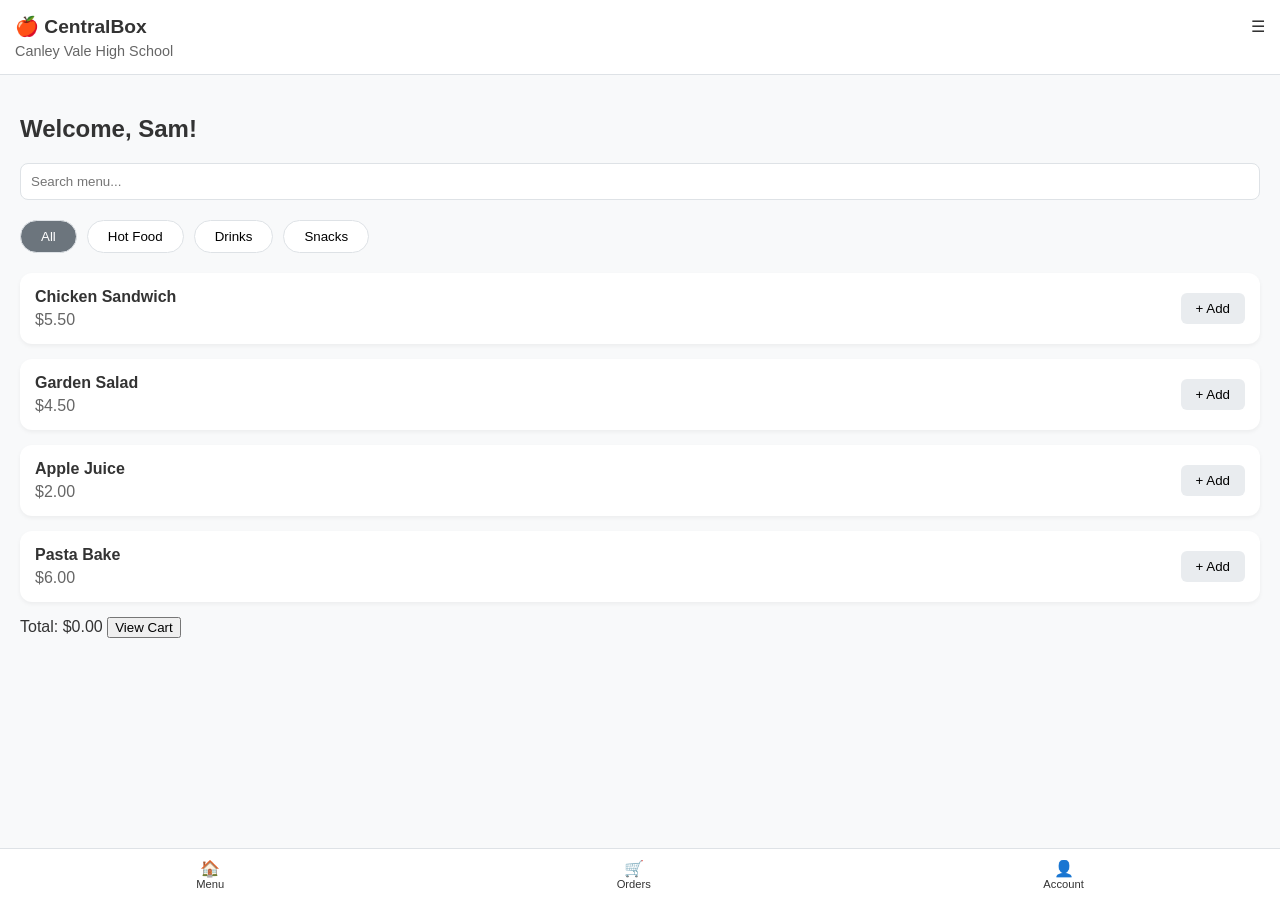
==== index.html @ 0f45c9e6 "Update index.html" ====
<!DOCTYPE html>
<html lang="en">
<head>
    <meta charset="UTF-8">
    <meta name="viewport" content="width=device-width, initial-scale=1.0">
    <title>CentralBox - School Canteen</title>
    <link rel="stylesheet" href="style.css">
</head>
<body>

    <header>
        <div class="header-top">
            <div class="logo">🍎 <span>CentralBox</span></div>
            <div class="menu-icon">☰</div>
        </div>
        <div class="school-name">Canley Vale High School</div>
    </header>

    <main id="app-container">
        <section id="menu-screen" class="screen active">
            <div class="welcome-section">
                <h1>Welcome, Sam!</h1>
                <div class="search-bar">
                    <input type="text" placeholder="Search menu...">
                </div>
            </div>

            <div class="categories">
                <button class="cat-btn active">All</button>
                <button class="cat-btn">Hot Food</button>
                <button class="cat-btn">Drinks</button>
                <button class="cat-btn">Snacks</button>
            </div>

            <div id="food-list" class="food-list">
                </div>

            <div class="cart-preview">
                <span>Total: $<span id="cart-total-preview">0.00</span></span>
                <button onclick="navigateTo('checkout-screen')">View Cart</button>
            </div>
        </section>

        <section id="checkout-screen" class="screen">
            <h2 class="section-title">Checkout</h2>
            
            <div class="form-group">
                <label>Pickup Time</label>
                <select id="pickup-time">
                    <option>10:30 AM (Recess)</option>
                    <option>12:30 PM (Lunch)</option>
                </select>
            </div>

            <div class="selected-items-box">
                <h3>Selected Items</h3>
                <div id="checkout-items-list"></div>
            </div>

            <div class="form-group">
                <label>Allergies / Notes</label>
                <textarea id="allergy-notes" placeholder="e.g. No nuts, extra napkins"></textarea>
            </div>

            <div class="payment-box">
                <div class="total-row">
                    <span>Total:</span>
                    <span>$<span id="checkout-total">0.00</span></span>
                </div>
                <p class="parent-note">⚠️ Requires Parent Approval</p>
                <button class="pay-btn" onclick="processPayment()">Pay Now</button>
            </div>
        </section>

        <section id="orders-screen" class="screen">
            <div class="tab-system">
                <button class="tab-btn active">Upcoming</button>
                <button class="tab-btn">Past Orders</button>
            </div>

            <div id="upcoming-orders">
                <p class="empty-msg">No active orders.</p>
            </div>

            <h3 class="history-title">Order History</h3>
            <div class="history-list">
                <div class="history-card">
                    <div class="history-date">May 15, 2026</div>
                    <div class="history-details">1x Chicken Wrap, 1x Apple Juice</div>
                    <div class="history-price">$8.50</div>
                </div>
            </div>
        </section>
    </main>

    <nav class="bottom-nav">
        <div class="nav-item" onclick="navigateTo('menu-screen')">
            <span>🏠</span>
            <p>Menu</p>
        </div>
        <div class="nav-item" onclick="navigateTo('checkout-screen')">
            <span>🛒</span>
            <p>Orders</p>
        </div>
        <div class="nav-item" onclick="navigateTo('orders-screen')">
            <span>👤</span>
            <p>Account</p>
        </div>
    </nav>

    <script src="script.js"></script>
</body>
</html>
---- style.css ----
:root {
    --primary: #6c757d;
    --bg-light: #f8f9fa;
    --border: #dee2e6;
    --text: #333;
}

body {
    font-family: 'Segoe UI', Tahoma, Geneva, Verdana, sans-serif;
    margin: 0;
    padding: 0;
    background-color: var(--bg-light);
    color: var(--text);
    padding-bottom: 70px; /* Space for nav */
}

/* Header */
header {
    background: white;
    padding: 15px;
    border-bottom: 1px solid var(--border);
    position: sticky;
    top: 0;
    z-index: 100;
}

.header-top {
    display: flex;
    justify-content: space-between;
    align-items: center;
}

.logo { font-weight: bold; font-size: 1.2rem; }
.school-name { font-size: 0.9rem; color: #666; margin-top: 5px; }

/* Screens */
.screen {
    display: none;
    padding: 20px;
}

.screen.active {
    display: block;
}

/* Menu Elements */
.welcome-section h1 { font-size: 1.5rem; }
.search-bar input {
    width: 100%;
    padding: 10px;
    border: 1px solid var(--border);
    border-radius: 8px;
    box-sizing: border-box;
}

.categories {
    display: flex;
    gap: 10px;
    margin: 20px 0;
    overflow-x: auto;
}

.cat-btn {
    padding: 8px 20px;
    border-radius: 20px;
    border: 1px solid var(--border);
    background: white;
    white-space: nowrap;
}

.cat-btn.active {
    background: var(--primary);
    color: white;
}

/* Food Cards */
.food-card {
    background: white;
    padding: 15px;
    border-radius: 12px;
    margin-bottom: 15px;
    display: flex;
    justify-content: space-between;
    align-items: center;
    box-shadow: 0 2px 4px rgba(0,0,0,0.05);
}

.food-info h4 { margin: 0; }
.food-info p { margin: 5px 0 0; color: #666; }

.add-btn {
    background: #e9ecef;
    border: none;
    padding: 8px 15px;
    border-radius: 6px;
    cursor: pointer;
}

/* Checkout */
.selected-items-box {
    background: white;
    padding: 15px;
    border-radius: 8px;
    margin: 15px 0;
}

.form-group { margin-bottom: 15px; }
.form-group label { display: block; margin-bottom: 5px; font-weight: bold; }
select, textarea {
    width: 100%;
    padding: 10px;
    border: 1px solid var(--border);
    border-radius: 5px;
}

.pay-btn {
    width: 100%;
    padding: 15px;
    background: var(--primary);
    color: white;
    border: none;
    border-radius: 8px;
    font-size: 1rem;
    cursor: pointer;
}

/* Navigation */
.bottom-nav {
    position: fixed;
    bottom: 0;
    width: 100%;
    background: white;
    display: flex;
    justify-content: space-around;
    padding: 10px 0;
    border-top: 1px solid var(--border);
}

.nav-item { text-align: center; cursor: pointer; }
.nav-item p { margin: 0; font-size: 0.7rem; }

/* History */
.history-card {
    background: white;
    padding: 15px;
    border-radius: 8px;
    margin-top: 10px;
    border-left: 4px solid var(--primary);
}
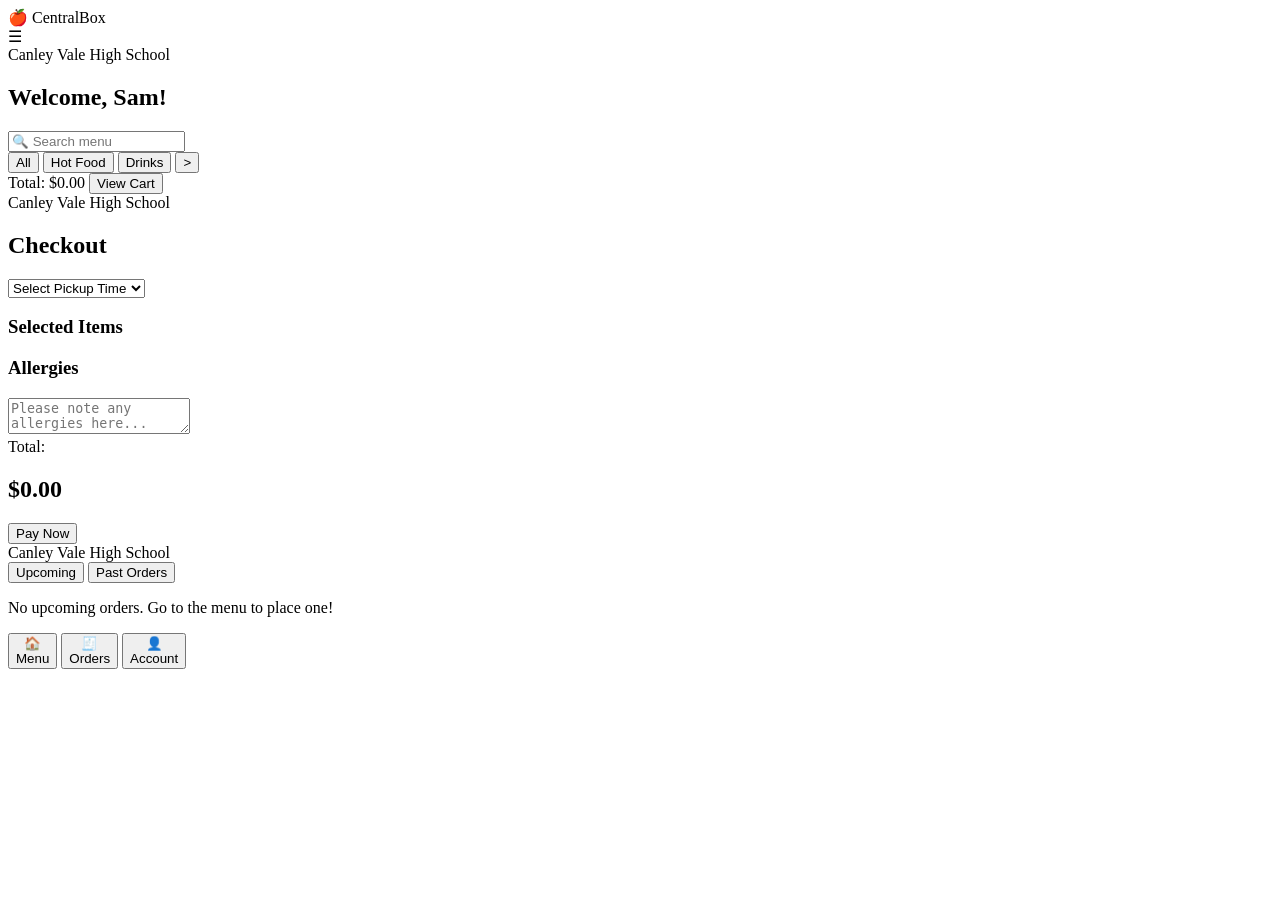
==== commit da822632: "Refactor index.html structure and styles" ====
--- a/index.html
+++ b/index.html
@@ -3,110 +3,94 @@
 <head>
     <meta charset="UTF-8">
     <meta name="viewport" content="width=device-width, initial-scale=1.0">
-    <title>CentralBox - School Canteen</title>
-    <link rel="stylesheet" href="style.css">
+    <title>CentralBox</title>
+    <link rel="stylesheet" href="styles.css">
 </head>
 <body>
+    <div id="app-container">
+        
+        <header>
+            <div class="logo">🍎 CentralBox</div>
+            <div class="menu-icon">☰</div>
+        </header>
 
-    <header>
-        <div class="header-top">
-            <div class="logo">🍎 <span>CentralBox</span></div>
-            <div class="menu-icon">☰</div>
-        </div>
-        <div class="school-name">Canley Vale High School</div>
-    </header>
-
-    <main id="app-container">
-        <section id="menu-screen" class="screen active">
-            <div class="welcome-section">
-                <h1>Welcome, Sam!</h1>
+        <main>
+            <section id="view-menu" class="view active">
+                <div class="school-name">Canley Vale High School</div>
+                <h2>Welcome, Sam!</h2>
+                
                 <div class="search-bar">
-                    <input type="text" placeholder="Search menu...">
+                    <input type="text" placeholder="🔍 Search menu">
                 </div>
-            </div>
-
-            <div class="categories">
-                <button class="cat-btn active">All</button>
-                <button class="cat-btn">Hot Food</button>
-                <button class="cat-btn">Drinks</button>
-                <button class="cat-btn">Snacks</button>
-            </div>
-
-            <div id="food-list" class="food-list">
+                
+                <div class="categories">
+                    <button class="active">All</button>
+                    <button>Hot Food</button>
+                    <button>Drinks</button>
+                    <button>></button>
                 </div>
 
-            <div class="cart-preview">
-                <span>Total: $<span id="cart-total-preview">0.00</span></span>
-                <button onclick="navigateTo('checkout-screen')">View Cart</button>
-            </div>
-        </section>
+                <div id="menu-items" class="item-list">
+                    </div>
 
-        <section id="checkout-screen" class="screen">
-            <h2 class="section-title">Checkout</h2>
-            
-            <div class="form-group">
-                <label>Pickup Time</label>
-                <select id="pickup-time">
-                    <option>10:30 AM (Recess)</option>
-                    <option>12:30 PM (Lunch)</option>
+                <div class="cart-summary">
+                    <span>Total: $<span id="cart-total-menu">0.00</span></span>
+                    <button onclick="goToCheckout()" class="btn-primary">View Cart</button>
+                </div>
+            </section>
+
+            <section id="view-checkout" class="view">
+                <div class="school-name">Canley Vale High School</div>
+                <h2>Checkout</h2>
+                
+                <select id="pickup-time" class="dropdown">
+                    <option>Select Pickup Time</option>
+                    <option>Recess (10:30 AM)</option>
+                    <option>Lunch (12:30 PM)</option>
                 </select>
-            </div>
 
-            <div class="selected-items-box">
                 <h3>Selected Items</h3>
-                <div id="checkout-items-list"></div>
-            </div>
+                <div id="checkout-items" class="item-list">
+                    </div>
 
-            <div class="form-group">
-                <label>Allergies / Notes</label>
-                <textarea id="allergy-notes" placeholder="e.g. No nuts, extra napkins"></textarea>
-            </div>
+                <h3>Allergies</h3>
+                <textarea placeholder="Please note any allergies here..."></textarea>
 
-            <div class="payment-box">
-                <div class="total-row">
-                    <span>Total:</span>
-                    <span>$<span id="checkout-total">0.00</span></span>
+                <div class="checkout-footer">
+                    <div class="total-row">
+                        <span>Total:</span>
+                        <h2>$<span id="cart-total-checkout">0.00</span></h2>
+                    </div>
+                    <button class="btn-primary full-width" onclick="payNow()">Pay Now</button>
                 </div>
-                <p class="parent-note">⚠️ Requires Parent Approval</p>
-                <button class="pay-btn" onclick="processPayment()">Pay Now</button>
-            </div>
-        </section>
+            </section>
 
-        <section id="orders-screen" class="screen">
-            <div class="tab-system">
-                <button class="tab-btn active">Upcoming</button>
-                <button class="tab-btn">Past Orders</button>
-            </div>
+            <section id="view-orders" class="view">
+                <div class="school-name">Canley Vale High School</div>
+                
+                <div class="order-tabs">
+                    <button class="active">Upcoming</button>
+                    <button>Past Orders</button>
+                </div>
 
-            <div id="upcoming-orders">
-                <p class="empty-msg">No active orders.</p>
-            </div>
+                <div id="upcoming-orders" class="orders-list">
+                    <p class="empty-state">No upcoming orders. Go to the menu to place one!</p>
+                </div>
+            </section>
+        </main>
 
-            <h3 class="history-title">Order History</h3>
-            <div class="history-list">
-                <div class="history-card">
-                    <div class="history-date">May 15, 2026</div>
-                    <div class="history-details">1x Chicken Wrap, 1x Apple Juice</div>
-                    <div class="history-price">$8.50</div>
-                </div>
-            </div>
-        </section>
-    </main>
-
-    <nav class="bottom-nav">
-        <div class="nav-item" onclick="navigateTo('menu-screen')">
-            <span>🏠</span>
-            <p>Menu</p>
-        </div>
-        <div class="nav-item" onclick="navigateTo('checkout-screen')">
-            <span>🛒</span>
-            <p>Orders</p>
-        </div>
-        <div class="nav-item" onclick="navigateTo('orders-screen')">
-            <span>👤</span>
-            <p>Account</p>
-        </div>
-    </nav>
+        <nav class="bottom-nav">
+            <button class="nav-btn active" onclick="switchView('view-menu', this)">
+                <div class="icon">🏠</div>Menu
+            </button>
+            <button class="nav-btn" onclick="switchView('view-orders', this)">
+                <div class="icon">🧾</div>Orders
+            </button>
+            <button class="nav-btn">
+                <div class="icon">👤</div>Account
+            </button>
+        </nav>
+    </div>
 
     <script src="script.js"></script>
 </body>
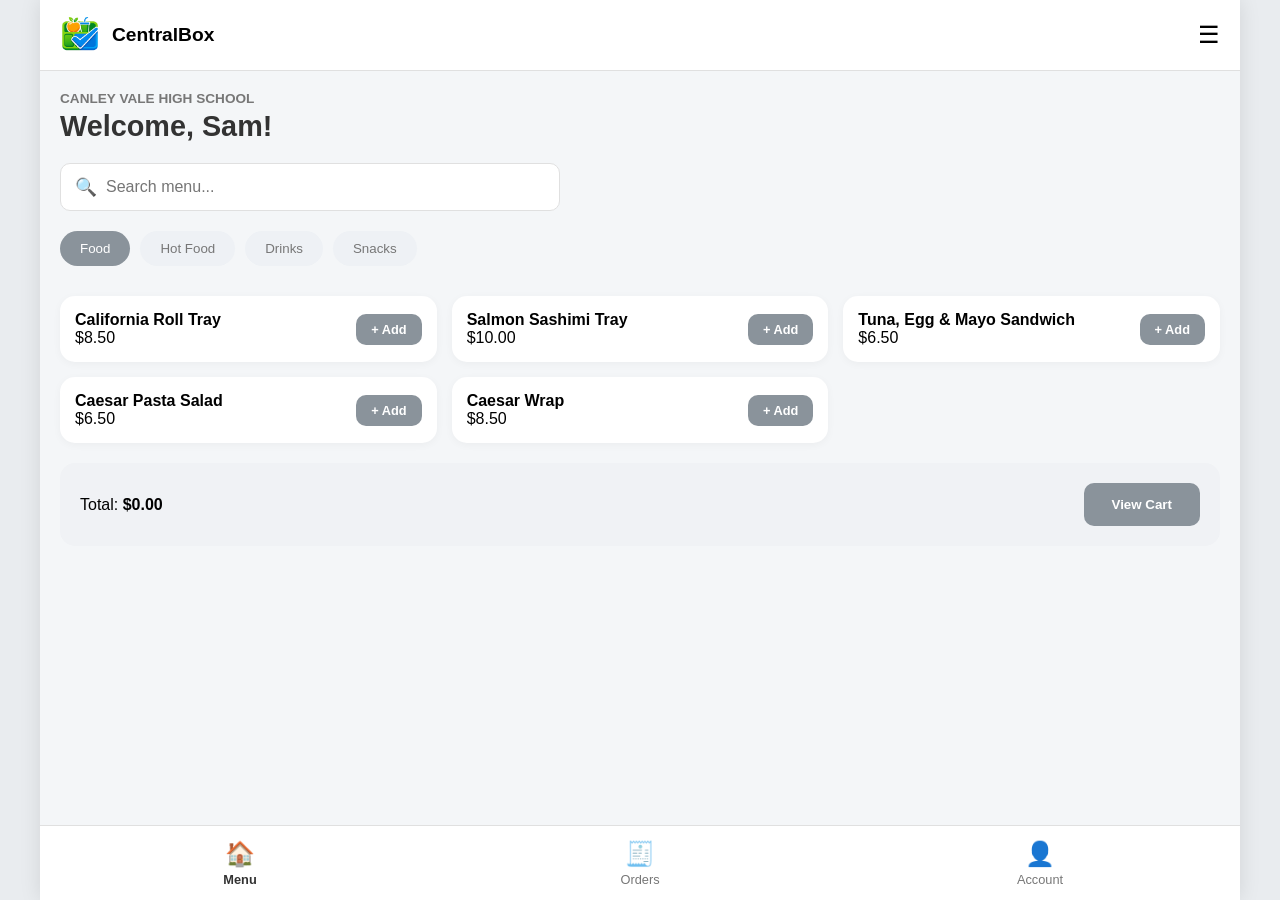
==== commit fb53f6a0: "Add files via upload" ====
--- a/index.html
+++ b/index.html
@@ -1,97 +1,349 @@
-<!DOCTYPE html>
-<html lang="en">
-<head>
-    <meta charset="UTF-8">
-    <meta name="viewport" content="width=device-width, initial-scale=1.0">
-    <title>CentralBox</title>
-    <link rel="stylesheet" href="styles.css">
-</head>
-<body>
-    <div id="app-container">
-        
-        <header>
-            <div class="logo">🍎 CentralBox</div>
-            <div class="menu-icon">☰</div>
-        </header>
-
-        <main>
-            <section id="view-menu" class="view active">
-                <div class="school-name">Canley Vale High School</div>
-                <h2>Welcome, Sam!</h2>
-                
-                <div class="search-bar">
-                    <input type="text" placeholder="🔍 Search menu">
-                </div>
-                
-                <div class="categories">
-                    <button class="active">All</button>
-                    <button>Hot Food</button>
-                    <button>Drinks</button>
-                    <button>></button>
-                </div>
-
-                <div id="menu-items" class="item-list">
-                    </div>
-
-                <div class="cart-summary">
-                    <span>Total: $<span id="cart-total-menu">0.00</span></span>
-                    <button onclick="goToCheckout()" class="btn-primary">View Cart</button>
-                </div>
-            </section>
-
-            <section id="view-checkout" class="view">
-                <div class="school-name">Canley Vale High School</div>
-                <h2>Checkout</h2>
-                
-                <select id="pickup-time" class="dropdown">
-                    <option>Select Pickup Time</option>
-                    <option>Recess (10:30 AM)</option>
-                    <option>Lunch (12:30 PM)</option>
-                </select>
-
-                <h3>Selected Items</h3>
-                <div id="checkout-items" class="item-list">
-                    </div>
-
-                <h3>Allergies</h3>
-                <textarea placeholder="Please note any allergies here..."></textarea>
-
-                <div class="checkout-footer">
-                    <div class="total-row">
-                        <span>Total:</span>
-                        <h2>$<span id="cart-total-checkout">0.00</span></h2>
-                    </div>
-                    <button class="btn-primary full-width" onclick="payNow()">Pay Now</button>
-                </div>
-            </section>
-
-            <section id="view-orders" class="view">
-                <div class="school-name">Canley Vale High School</div>
-                
-                <div class="order-tabs">
-                    <button class="active">Upcoming</button>
-                    <button>Past Orders</button>
-                </div>
-
-                <div id="upcoming-orders" class="orders-list">
-                    <p class="empty-state">No upcoming orders. Go to the menu to place one!</p>
-                </div>
-            </section>
-        </main>
-
-        <nav class="bottom-nav">
-            <button class="nav-btn active" onclick="switchView('view-menu', this)">
-                <div class="icon">🏠</div>Menu
-            </button>
-            <button class="nav-btn" onclick="switchView('view-orders', this)">
-                <div class="icon">🧾</div>Orders
-            </button>
-            <button class="nav-btn">
-                <div class="icon">👤</div>Account
-            </button>
-        </nav>
-    </div>
-
-    <script src="script.js"></script>
-</body>
-</html>
+<!DOCTYPE html>
+<html lang="en">
+<head>
+    <meta charset="UTF-8">
+    <meta name="viewport" content="width=device-width, initial-scale=1.0">
+    <title>CentralBox | Canley Vale High School</title>
+    
+    <style>
+        :root {
+            --primary: #8a939b;
+            --bg-color: #f4f6f8;
+            --card-bg: #ffffff;
+            --text-main: #333333;
+            --text-muted: #777777;
+            --border: #e0e0e0;
+            --accent: #5cb85c;
+            --danger: #d9534f;
+        }
+
+        * { box-sizing: border-box; font-family: -apple-system, sans-serif; margin: 0; padding: 0; }
+        body { background-color: #e9ecef; display: flex; justify-content: center; height: 100vh; }
+
+        #app-container {
+            width: 100%;
+            max-width: 1200px;
+            height: 100%;
+            background-color: var(--bg-color);
+            position: relative;
+            display: flex;
+            flex-direction: column;
+            overflow: hidden;
+            box-shadow: 0 0 20px rgba(0,0,0,0.1);
+        }
+
+        header {
+            display: flex;
+            justify-content: space-between;
+            align-items: center;
+            padding: 15px 20px;
+            background: var(--card-bg);
+            border-bottom: 1px solid var(--border);
+            z-index: 10;
+        }
+
+        .logo-area { display: flex; align-items: center; gap: 12px; font-weight: bold; font-size: 1.2rem; }
+        .logo-img { height: 40px; width: auto; max-width: 120px; object-fit: contain; }
+
+        main { flex: 1; overflow-y: auto; padding-bottom: 90px; }
+        .view { display: none; padding: 20px; animation: fadeIn 0.3s ease; }
+        .view.active { display: block; }
+        @keyframes fadeIn { from { opacity: 0; } to { opacity: 1; } }
+
+        .school-label { font-size: 0.85rem; color: var(--text-muted); margin-bottom: 4px; font-weight: 600; text-transform: uppercase; }
+        h2 { margin-bottom: 20px; font-size: 1.8rem; color: var(--text-main); }
+
+        .search-container { position: relative; margin-bottom: 20px; max-width: 500px; }
+        .search-container input {
+            width: 100%;
+            padding: 14px 14px 14px 45px; 
+            border: 1px solid var(--border);
+            border-radius: 10px;
+            background: var(--card-bg);
+            font-size: 1rem;
+        }
+        .search-container::before { 
+            content: "🔍"; 
+            position: absolute; 
+            left: 15px; 
+            top: 50%; 
+            transform: translateY(-50%); 
+            font-size: 1.1rem;
+            z-index: 1;
+        }
+
+        .chip-container { display: flex; gap: 10px; margin-bottom: 25px; overflow-x: auto; padding-bottom: 5px; }
+        .chip {
+            padding: 10px 20px;
+            border: none;
+            border-radius: 20px;
+            background: #eef1f5;
+            color: var(--text-muted);
+            cursor: pointer;
+            white-space: nowrap;
+            transition: 0.2s;
+        }
+        .chip.active { background: var(--primary); color: white; }
+
+        .card {
+            background: var(--card-bg);
+            padding: 20px;
+            border-radius: 15px;
+            box-shadow: 0 2px 8px rgba(0,0,0,0.04);
+            margin-bottom: 15px;
+        }
+
+        .btn-action {
+            background: var(--primary);
+            color: white;
+            border: none;
+            padding: 14px 28px;
+            border-radius: 10px;
+            font-weight: bold;
+            cursor: pointer;
+            width: 100%;
+        }
+
+        .nav-bar {
+            position: absolute;
+            bottom: 0;
+            width: 100%;
+            height: 75px;
+            background: white;
+            display: flex;
+            justify-content: space-around;
+            align-items: center;
+            border-top: 1px solid var(--border);
+        }
+
+        .nav-item {
+            display: flex;
+            flex-direction: column;
+            align-items: center;
+            color: var(--text-muted);
+            background: none;
+            border: none;
+            cursor: pointer;
+            font-size: 0.8rem;
+            width: 33%;
+        }
+        .nav-item.active { color: var(--text-main); font-weight: bold; }
+        .nav-icon { font-size: 1.5rem; margin-bottom: 4px; }
+
+        .qty-badge { background: var(--primary); color: white; padding: 2px 8px; border-radius: 5px; font-size: 0.8rem; margin-left: 10px; }
+    </style>
+</head>
+<body>
+
+    <div id="app-container">
+        <header>
+            <div class="logo-area">
+                <img src="0.png" alt="CVHS Logo" class="logo-img">
+                <span>CentralBox</span>
+            </div>
+            <div style="font-size: 1.5rem; cursor: pointer;">☰</div>
+        </header>
+
+        <main id="content">
+            <section id="view-menu" class="view active">
+                <p class="school-label">Canley Vale High School</p>
+                <h2>Welcome, <span id="display-name">Sam</span>!</h2>
+                
+                <div class="search-container">
+                    <input type="text" id="menu-search" placeholder="Search menu..." oninput="filterMenu()">
+                </div>
+
+                <div class="chip-container">
+                    <button class="chip active" onclick="setCategory('Food', this)">Food</button>
+                    <button class="chip" onclick="setCategory('Hot Food', this)">Hot Food</button>
+                    <button class="chip" onclick="setCategory('Drinks', this)">Drinks</button>
+                    <button class="chip" onclick="setCategory('Snacks', this)">Snacks</button>
+                </div>
+
+                <div id="menu-list" style="display: grid; grid-template-columns: repeat(auto-fill, minmax(300px, 1fr)); gap: 15px;"></div>
+                
+                <div style="background:#f0f2f5; padding:20px; border-radius:15px; display:flex; justify-content:space-between; align-items:center; margin-top:20px;">
+                    <div>Total: <strong>$<span id="menu-total">0.00</span></strong></div>
+                    <button class="btn-action" style="width:auto;" onclick="showCheckout()">View Cart</button>
+                </div>
+            </section>
+
+            <section id="view-checkout" class="view">
+                <p class="school-label">Canley Vale High School</p>
+                <h2>Checkout</h2>
+                <div id="cart-list"></div>
+                <div style="margin-top: 20px; max-width: 500px;">
+                    <label>Pickup Time</label>
+                    <select id="pickup-time" style="width:100%; padding:12px; margin-top:5px; border-radius:8px; border:1px solid var(--border);">
+                        <option value="">Select Time</option>
+                        <option value="Recess">Recess (10:15 AM)</option>
+                        <option value="Lunch">Lunch (1:25 PM)</option>
+                    </select>
+                    <h2 style="margin-top: 20px;">Total: <span id="checkout-total">$0.00</span></h2>
+                    <button class="btn-action" style="margin-top: 10px;" onclick="placeOrder()">Confirm Order</button>
+                </div>
+            </section>
+
+            <section id="view-orders" class="view">
+                <p class="school-label">Canley Vale High School</p>
+                <h2>My Orders</h2>
+                <div id="order-history">
+                    <p id="empty-order-msg" style="text-align: center; color: var(--text-muted); margin-top: 40px;">No active orders.</p>
+                </div>
+            </section>
+
+            <section id="view-account" class="view">
+                <p class="school-label">Student Profile</p>
+                <div class="card">
+                    <h3>Personal Information</h3>
+                    <div style="margin-bottom:15px;">
+                        <label style="display:block; font-size:0.9rem; margin-bottom:5px;">First Name</label>
+                        <input type="text" id="input-first-name" value="Sam" style="width:100%; padding:10px; border-radius:5px; border:1px solid var(--border);">
+                    </div>
+                    <button class="btn-action" onclick="saveAccountChanges()">Save Changes</button>
+                </div>
+            </section>
+        </main>
+
+        <nav class="nav-bar">
+            <button class="nav-item active" id="nav-menu" onclick="switchTab('view-menu')">
+                <span class="nav-icon">🏠</span><span>Menu</span>
+            </button>
+            <button class="nav-item" id="nav-orders" onclick="switchTab('view-orders')">
+                <span class="nav-icon">🧾</span><span>Orders</span>
+            </button>
+            <button class="nav-item" id="nav-account" onclick="switchTab('view-account')">
+                <span class="nav-icon">👤</span><span>Account</span>
+            </button>
+        </nav>
+    </div>
+
+    <script>
+        const menuData = [
+            // FOOD (REGULAR)
+            { id: 1, name: "California Roll Tray", price: 8.50, cat: "Food" },
+            { id: 2, name: "Salmon Sashimi Tray", price: 10.00, cat: "Food" },
+            { id: 3, name: "Tuna, Egg & Mayo Sandwich", price: 6.50, cat: "Food" },
+            { id: 4, name: "Caesar Pasta Salad", price: 6.50, cat: "Food" },
+            { id: 5, name: "Caesar Wrap", price: 8.50, cat: "Food" },
+
+            // HOT FOOD
+            { id: 6, name: "Greek Chicken Gyro", price: 7.50, cat: "Hot Food" },
+            { id: 7, name: "Cup Noodles", price: 4.50, cat: "Hot Food" },
+            { id: 8, name: "Spicy Cup Noodles", price: 5.00, cat: "Hot Food" },
+            { id: 9, name: "Hotdog", price: 5.50, cat: "Hot Food" },
+            { id: 10, name: "Caesar Burger", price: 8.50, cat: "Hot Food" },
+            { id: 11, name: "Cheese Burger", price: 6.50, cat: "Hot Food" },
+
+            // DRINKS
+            { id: 12, name: "Solo", price: 3.50, cat: "Drinks" },
+            { id: 13, name: "Pepsi Max", price: 3.50, cat: "Drinks" },
+            { id: 14, name: "Sunkist", price: 3.50, cat: "Drinks" },
+            { id: 15, name: "Water", price: 2.50, cat: "Drinks" },
+            { id: 16, name: "Chocolate Milk", price: 3.50, cat: "Drinks" },
+            { id: 17, name: "Strawberry Milk", price: 3.50, cat: "Drinks" },
+
+            // SNACKS
+            { id: 18, name: "Snap Barbeque Flavour", price: 3.50, cat: "Snacks" },
+            { id: 19, name: "Zooper Dooper", price: 1.00, cat: "Snacks" },
+            { id: 20, name: "Frozen Jelly Sticks", price: 0.50, cat: "Snacks" }
+        ];
+
+        let cart = {};
+        let currentCategory = 'Food';
+
+        function setCategory(category, el) {
+            currentCategory = category;
+            document.querySelectorAll('.chip').forEach(chip => chip.classList.remove('active'));
+            el.classList.add('active');
+            filterMenu();
+        }
+
+        function filterMenu() {
+            const searchTerm = document.getElementById('menu-search').value.toLowerCase();
+            const filtered = menuData.filter(item => {
+                const matchesCat = item.cat === currentCategory;
+                const matchesSearch = item.name.toLowerCase().includes(searchTerm);
+                return matchesCat && matchesSearch;
+            });
+            renderMenu(filtered);
+        }
+
+        function renderMenu(items = menuData) {
+            const list = document.getElementById('menu-list');
+            list.innerHTML = items.map(item => `
+                <div class="card" style="display:flex; justify-content:space-between; align-items:center; padding:15px; margin-bottom:0;">
+                    <div>
+                        <h4>${item.name}</h4>
+                        <p>$${item.price.toFixed(2)}</p>
+                    </div>
+                    <button class="btn-action" style="width:auto; padding:8px 15px; font-size:0.8rem;" onclick="addToCart(${item.id})">+ Add</button>
+                </div>
+            `).join('');
+        }
+
+        function addToCart(id) {
+            cart[id] = (cart[id] || 0) + 1;
+            updateTotal();
+        }
+
+        function updateTotal() {
+            let total = 0;
+            for (let id in cart) {
+                const item = menuData.find(p => p.id == id);
+                total += item.price * cart[id];
+            }
+            document.getElementById('menu-total').innerText = total.toFixed(2);
+        }
+
+        function showCheckout() {
+            const ids = Object.keys(cart);
+            if (ids.length === 0) return alert("Your cart is empty!");
+            const cartList = document.getElementById('cart-list');
+            cartList.innerHTML = ids.map(id => {
+                const item = menuData.find(p => p.id == id);
+                return `<div class="card" style="display:flex; justify-content:space-between; padding:10px; margin-bottom:5px;">
+                    <span>${item.name} <span class="qty-badge">x${cart[id]}</span></span>
+                    <strong>$${(item.price * cart[id]).toFixed(2)}</strong>
+                </div>`;
+            }).join('');
+            let total = 0;
+            ids.forEach(id => total += menuData.find(p => p.id == id).price * cart[id]);
+            document.getElementById('checkout-total').innerText = `$${total.toFixed(2)}`;
+            switchTab('view-checkout');
+        }
+
+        function placeOrder() {
+            const time = document.getElementById('pickup-time').value;
+            if (!time) return alert("Select a pickup time!");
+            const orderList = document.getElementById('order-history');
+            document.getElementById('empty-order-msg').style.display = 'none';
+            const orderHtml = `<div class="card" style="border-left: 5px solid var(--accent);"><strong>${time} Order</strong><p>Status: Preparing</p></div>`;
+            orderList.insertAdjacentHTML('afterbegin', orderHtml);
+            cart = {};
+            document.getElementById('menu-total').innerText = "0.00";
+            alert("Order placed!");
+            switchTab('view-orders');
+        }
+
+        function switchTab(viewId) {
+            document.querySelectorAll('.view').forEach(v => v.classList.remove('active'));
+            document.getElementById(viewId).classList.add('active');
+            document.querySelectorAll('.nav-item').forEach(n => n.classList.remove('active'));
+            const tabName = viewId.split('-')[1];
+            if(document.getElementById('nav-' + tabName)) document.getElementById('nav-' + tabName).classList.add('active');
+        }
+
+        function saveAccountChanges() {
+            const first = document.getElementById('input-first-name').value.trim();
+            if(first) {
+                document.getElementById('display-name').innerText = first;
+                alert("Name Updated!");
+                switchTab('view-menu');
+            }
+        }
+
+        filterMenu();
+    </script>
+</body>
+</html>
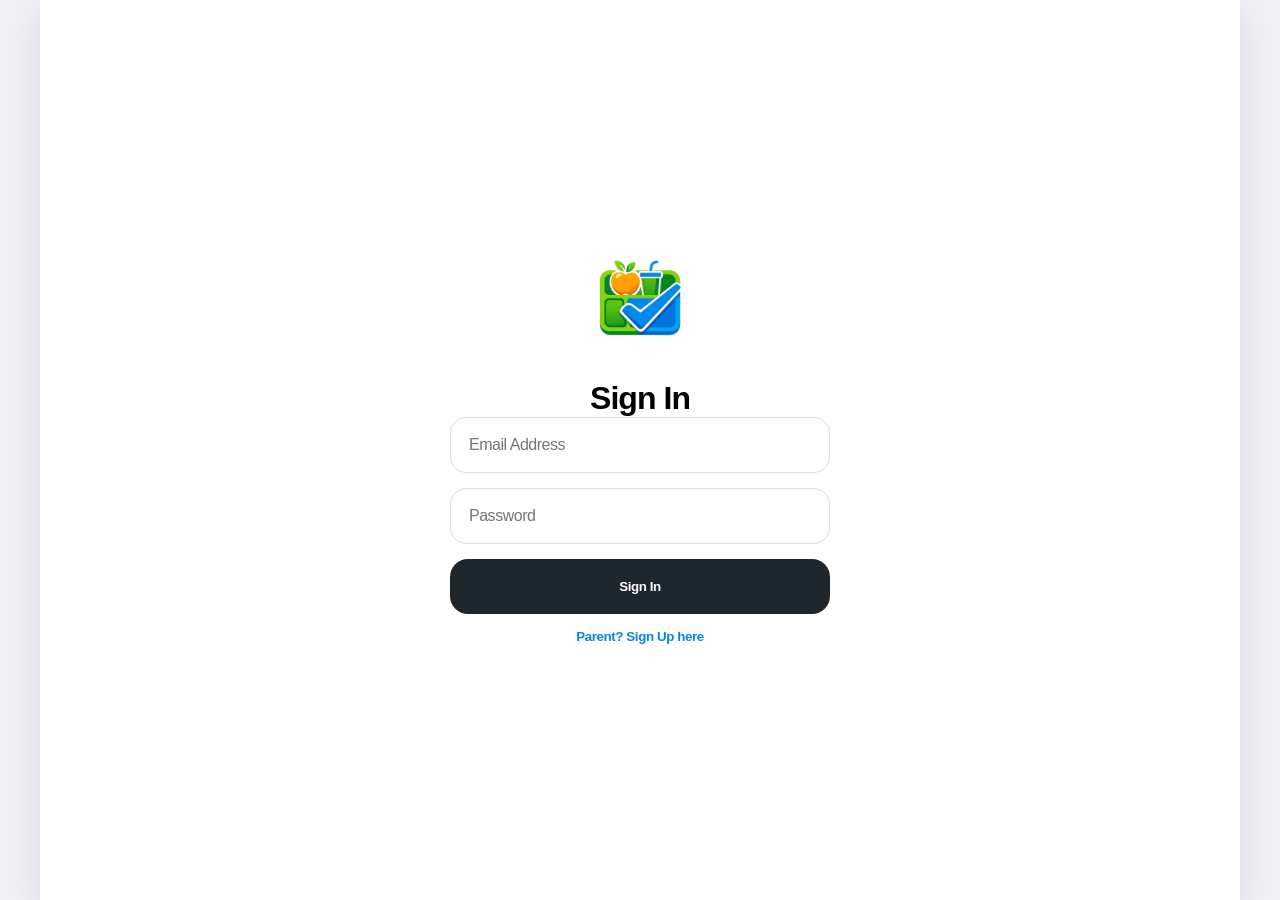
==== commit 6a9c000f: "Add files via upload" ====
--- a/index.html
+++ b/index.html
@@ -3,347 +3,365 @@
 <head>
     <meta charset="UTF-8">
     <meta name="viewport" content="width=device-width, initial-scale=1.0">
-    <title>CentralBox | Canley Vale High School</title>
+    <title>CentralBox | CVHS</title>
     
     <style>
         :root {
-            --primary: #8a939b;
-            --bg-color: #f4f6f8;
+            --primary: #2d3436;
+            --accent: #0984e3;
+            --bg-color: #f9fbff;
             --card-bg: #ffffff;
-            --text-main: #333333;
-            --text-muted: #777777;
-            --border: #e0e0e0;
-            --accent: #5cb85c;
-            --danger: #d9534f;
-        }
-
-        * { box-sizing: border-box; font-family: -apple-system, sans-serif; margin: 0; padding: 0; }
-        body { background-color: #e9ecef; display: flex; justify-content: center; height: 100vh; }
+            --text-main: #1e272e;
+            --text-muted: #808e9b;
+            --border: #dcdde1;
+            --parent-theme: #6c5ce7;
+            --staff-theme: #00b894;
+            --nav-bg: rgba(255, 255, 255, 0.9);
+        }
+
+        [data-theme="dark"] {
+            --bg-color: #121212;
+            --card-bg: #1e1e1e;
+            --text-main: #f5f6fa;
+            --text-muted: #a0a0a0;
+            --border: #2f3640;
+            --nav-bg: rgba(30, 30, 30, 0.9);
+        }
+
+        * { box-sizing: border-box; font-family: 'Inter', sans-serif; margin: 0; padding: 0; letter-spacing: -0.03em; transition: background 0.3s, color 0.3s; }
+        body { background-color: #f1f2f6; display: flex; justify-content: center; height: 100vh; overflow: hidden; }
+        [data-theme="dark"] body { background-color: #000; }
 
         #app-container {
-            width: 100%;
-            max-width: 1200px;
-            height: 100%;
-            background-color: var(--bg-color);
-            position: relative;
-            display: flex;
-            flex-direction: column;
-            overflow: hidden;
-            box-shadow: 0 0 20px rgba(0,0,0,0.1);
-        }
-
+            width: 100%; max-width: 1200px; height: 100%;
+            background-color: var(--bg-color); position: relative;
+            display: flex; flex-direction: column; box-shadow: 0 10px 40px rgba(0,0,0,0.1);
+        }
+
+        /* --- AUTH SCREEN --- */
+        #auth-screen {
+            position: absolute; inset: 0; background: white; z-index: 500;
+            display: flex; flex-direction: column; align-items: center; justify-content: center; padding: 40px;
+        }
+
+        /* --- HEADER --- */
         header {
-            display: flex;
-            justify-content: space-between;
-            align-items: center;
-            padding: 15px 20px;
-            background: var(--card-bg);
-            border-bottom: 1px solid var(--border);
-            z-index: 10;
-        }
-
-        .logo-area { display: flex; align-items: center; gap: 12px; font-weight: bold; font-size: 1.2rem; }
-        .logo-img { height: 40px; width: auto; max-width: 120px; object-fit: contain; }
-
-        main { flex: 1; overflow-y: auto; padding-bottom: 90px; }
-        .view { display: none; padding: 20px; animation: fadeIn 0.3s ease; }
+            display: none; height: 70px; align-items: center; justify-content: flex-end;
+            padding: 0 24px; background: var(--card-bg); border-bottom: 1px solid var(--border); 
+            z-index: 100; position: relative;
+        }
+        
+        .internal-logo-btn { 
+            height: 120px; width: auto; position: absolute; left: 20px; top: 50%;
+            transform: translateY(-50%); cursor: pointer; z-index: 101; transition: 0.2s;
+        }
+
+        #role-badge {
+            font-size: 0.65rem; font-weight: 900; background: var(--text-main); 
+            color: white; padding: 5px 12px; border-radius: 8px;
+        }
+
+        /* --- VIEWS --- */
+        main { flex: 1; overflow-y: auto; padding-bottom: 110px; position: relative; }
+        .view { display: none; padding: 24px; animation: fadeIn 0.4s ease; color: var(--text-main); }
         .view.active { display: block; }
-        @keyframes fadeIn { from { opacity: 0; } to { opacity: 1; } }
-
-        .school-label { font-size: 0.85rem; color: var(--text-muted); margin-bottom: 4px; font-weight: 600; text-transform: uppercase; }
-        h2 { margin-bottom: 20px; font-size: 1.8rem; color: var(--text-main); }
-
-        .search-container { position: relative; margin-bottom: 20px; max-width: 500px; }
-        .search-container input {
-            width: 100%;
-            padding: 14px 14px 14px 45px; 
-            border: 1px solid var(--border);
-            border-radius: 10px;
-            background: var(--card-bg);
-            font-size: 1rem;
-        }
-        .search-container::before { 
-            content: "🔍"; 
-            position: absolute; 
-            left: 15px; 
-            top: 50%; 
-            transform: translateY(-50%); 
-            font-size: 1.1rem;
-            z-index: 1;
-        }
-
-        .chip-container { display: flex; gap: 10px; margin-bottom: 25px; overflow-x: auto; padding-bottom: 5px; }
-        .chip {
-            padding: 10px 20px;
-            border: none;
-            border-radius: 20px;
-            background: #eef1f5;
-            color: var(--text-muted);
-            cursor: pointer;
-            white-space: nowrap;
-            transition: 0.2s;
-        }
-        .chip.active { background: var(--primary); color: white; }
-
-        .card {
-            background: var(--card-bg);
-            padding: 20px;
-            border-radius: 15px;
-            box-shadow: 0 2px 8px rgba(0,0,0,0.04);
-            margin-bottom: 15px;
-        }
-
-        .btn-action {
-            background: var(--primary);
-            color: white;
-            border: none;
-            padding: 14px 28px;
-            border-radius: 10px;
-            font-weight: bold;
-            cursor: pointer;
-            width: 100%;
-        }
-
-        .nav-bar {
-            position: absolute;
-            bottom: 0;
-            width: 100%;
-            height: 75px;
-            background: white;
-            display: flex;
-            justify-content: space-around;
-            align-items: center;
-            border-top: 1px solid var(--border);
-        }
-
-        .nav-item {
-            display: flex;
-            flex-direction: column;
-            align-items: center;
-            color: var(--text-muted);
-            background: none;
-            border: none;
-            cursor: pointer;
-            font-size: 0.8rem;
-            width: 33%;
-        }
-        .nav-item.active { color: var(--text-main); font-weight: bold; }
-        .nav-icon { font-size: 1.5rem; margin-bottom: 4px; }
-
-        .qty-badge { background: var(--primary); color: white; padding: 2px 8px; border-radius: 5px; font-size: 0.8rem; margin-left: 10px; }
+        #view-home.active { display: flex; flex-direction: column; align-items: center; justify-content: center; height: 100%; text-align: center; }
+
+        @keyframes fadeIn { from { opacity: 0; transform: translateY(10px); } to { opacity: 1; transform: translateY(0); } }
+
+        /* --- GRID --- */
+        .hero-title { font-size: 3rem; font-weight: 900; line-height: 1.1; margin-bottom: 30px; color: var(--text-main); }
+        .home-grid { display: grid; grid-template-columns: 1fr 1fr; gap: 16px; width: 100%; max-width: 420px; }
+        .home-card { background: var(--card-bg); padding: 30px 10px; border-radius: 28px; cursor: pointer; border: 1px solid var(--border); box-shadow: 0 4px 15px rgba(0,0,0,0.03); }
+        .home-card p { margin-top: 8px; font-weight: 700; color: var(--text-main); }
+        
+        .form-input { width: 100%; padding: 18px; margin-bottom: 15px; border-radius: 16px; border: 1px solid var(--border); font-size: 1rem; background: var(--card-bg); color: var(--text-main); }
+        .btn-black { background: var(--text-main); color: white; border: none; padding: 20px; border-radius: 18px; font-weight: 800; width: 100%; cursor: pointer; }
+        .item-card { background: var(--card-bg); padding: 22px; border-radius: 22px; display: flex; justify-content: space-between; align-items: center; margin-bottom: 12px; border: 1px solid var(--border); }
+        .chip { padding: 12px 24px; border: none; border-radius: 50px; background: var(--border); font-weight: 700; cursor: pointer; margin-right: 8px; color: var(--text-main); }
+        .chip.active { background: var(--text-main); color: var(--card-bg); }
+
+        #bottom-nav {
+            position: absolute; bottom: 0; width: 100%; height: 95px;
+            background: var(--nav-bg); backdrop-filter: blur(20px);
+            display: none; justify-content: space-around; align-items: center;
+            border-top: 1px solid var(--border); padding-bottom: 10px; z-index: 200;
+        }
+        .nav-tab { flex: 1; display: flex; flex-direction: column; align-items: center; background: none; border: none; cursor: pointer; color: var(--text-muted); }
+        .nav-tab.active { color: var(--text-main); }
     </style>
 </head>
 <body>
 
     <div id="app-container">
-        <header>
-            <div class="logo-area">
-                <img src="0.png" alt="CVHS Logo" class="logo-img">
-                <span>CentralBox</span>
+        <div id="auth-screen">
+            <div style="width: 100%; max-width: 380px; text-align: center;">
+                <img src="CB.png" alt="CB Logo" style="height: 90px; margin-bottom: 30px;">
+                <h1 id="auth-title">Sign In</h1>
+                <div id="signup-fields" style="display: none;"><input type="text" id="reg-name" class="form-input" placeholder="Full Name"></div>
+                <input type="email" id="auth-email" class="form-input" placeholder="Email Address">
+                <input type="password" id="auth-pass" class="form-input" placeholder="Password">
+                <button class="btn-black" id="main-auth-btn" onclick="handleAuth()">Sign In</button>
+                <button id="toggle-auth-btn" style="background:none; border:none; color:var(--accent); margin-top:15px; cursor:pointer; font-weight:700;" onclick="toggleAuthMode()">Parent? Sign Up here</button>
             </div>
-            <div style="font-size: 1.5rem; cursor: pointer;">☰</div>
+        </div>
+
+        <header id="app-header">
+            <img src="CentralBox.png" alt="Home" class="internal-logo-btn" onclick="switchTab('view-home')">
+            <div id="role-badge">USER</div>
         </header>
 
-        <main id="content">
-            <section id="view-menu" class="view active">
-                <p class="school-label">Canley Vale High School</p>
-                <h2>Welcome, <span id="display-name">Sam</span>!</h2>
+        <main>
+            <section id="view-home" class="view">
+                <img src="CB.png" alt="CB Logo" style="height:60px; margin-bottom:15px;">
+                <h1 class="hero-title" id="home-greeting">Hungry,<br>User?</h1>
                 
-                <div class="search-container">
-                    <input type="text" id="menu-search" placeholder="Search menu..." oninput="filterMenu()">
-                </div>
-
-                <div class="chip-container">
-                    <button class="chip active" onclick="setCategory('Food', this)">Food</button>
-                    <button class="chip" onclick="setCategory('Hot Food', this)">Hot Food</button>
-                    <button class="chip" onclick="setCategory('Drinks', this)">Drinks</button>
-                    <button class="chip" onclick="setCategory('Snacks', this)">Snacks</button>
-                </div>
-
-                <div id="menu-list" style="display: grid; grid-template-columns: repeat(auto-fill, minmax(300px, 1fr)); gap: 15px;"></div>
+                <div class="home-grid" id="standard-grid">
+                    <div class="home-card" onclick="switchTab('view-menu')"><span>🍔</span><p>Order</p></div>
+                    <div class="home-card" onclick="switchTab('view-orders')"><span>🧾</span><p>Orders</p></div>
+                    <div class="home-card" id="stats-card-btn" style="display: none;" onclick="switchTab('view-stats')"><span>📊</span><p>Statistics</p></div>
+                    <div class="home-card" onclick="switchTab('view-account')"><span>👤</span><p>Profile</p></div>
+                    <div class="home-card" onclick="switchTab('view-settings')"><span>⚙️</span><p>Settings</p></div>
+                </div>
+
+                <div class="home-grid" id="parent-grid" style="display: none;">
+                    <div class="home-card" onclick="switchTab('view-parent-orders')"><span>👀</span><p>Track Orders</p></div>
+                    <div class="home-card" onclick="switchTab('view-parent-limits')"><span>💰</span><p>Limits</p></div>
+                    <div class="home-card" onclick="switchTab('view-account')"><span>👤</span><p>Profile</p></div>
+                    <div class="home-card" onclick="switchTab('view-settings')"><span>⚙️</span><p>Settings</p></div>
+                </div>
+            </section>
+
+            <section id="view-menu" class="view">
+                <h2>Canteen Menu</h2>
+                <div style="display: flex; overflow-x: auto; margin: 15px 0; padding-bottom: 5px; gap: 5px;">
+                    <button class="chip active" onclick="filterCat('Food', this)">Regular Food</button>
+                    <button class="chip" onclick="filterCat('Hot Food', this)">Hot Food</button>
+                    <button class="chip" onclick="filterCat('Drinks', this)">Drinks</button>
+                    <button class="chip" onclick="filterCat('Snacks', this)">Snacks</button>
+                </div>
+                <div id="menu-items"></div>
                 
-                <div style="background:#f0f2f5; padding:20px; border-radius:15px; display:flex; justify-content:space-between; align-items:center; margin-top:20px;">
-                    <div>Total: <strong>$<span id="menu-total">0.00</span></strong></div>
-                    <button class="btn-action" style="width:auto;" onclick="showCheckout()">View Cart</button>
+                <div style="margin-top: 20px; padding: 25px; background: var(--text-main); border-radius: 26px; color: var(--card-bg); display: flex; justify-content: space-between; align-items: center;">
+                    <div><p style="font-size: 0.75rem; opacity: 0.6; font-weight: 800;">SUBTOTAL</p><h2 id="cart-total">$0.00</h2></div>
+                    <button onclick="switchTab('view-checkout')" style="background: var(--accent); border: none; padding: 14px 28px; border-radius: 16px; font-weight: 900; color: white; cursor: pointer;">Review Order</button>
                 </div>
             </section>
 
             <section id="view-checkout" class="view">
-                <p class="school-label">Canley Vale High School</p>
                 <h2>Checkout</h2>
-                <div id="cart-list"></div>
-                <div style="margin-top: 20px; max-width: 500px;">
-                    <label>Pickup Time</label>
-                    <select id="pickup-time" style="width:100%; padding:12px; margin-top:5px; border-radius:8px; border:1px solid var(--border);">
-                        <option value="">Select Time</option>
-                        <option value="Recess">Recess (10:15 AM)</option>
-                        <option value="Lunch">Lunch (1:25 PM)</option>
-                    </select>
-                    <h2 style="margin-top: 20px;">Total: <span id="checkout-total">$0.00</span></h2>
-                    <button class="btn-action" style="margin-top: 10px;" onclick="placeOrder()">Confirm Order</button>
+                <p style="color: var(--text-muted); margin-bottom: 20px;">Review your order and add any specific requirements.</p>
+
+                <div style="margin-top: 20px;">
+                    <label style="font-size: 0.8rem; font-weight: 800; color: var(--text-muted);">DIETARY / NUTRITIONAL REQUIREMENTS</label>
+                    <textarea id="dietary-notes" class="form-input" placeholder="e.g. No nuts, gluten free..." style="height: 120px; resize: none; margin-top: 5px;"></textarea>
+                </div>
+
+                <div style="margin-top: 20px; padding: 25px; background: var(--text-main); border-radius: 26px; color: var(--card-bg); display: flex; justify-content: space-between; align-items: center;">
+                    <div><p style="font-size: 0.75rem; opacity: 0.6; font-weight: 800;">TOTAL DUE</p><h2 id="checkout-total">$0.00</h2></div>
+                    <button onclick="confirmOrder()" style="background: #00b894; border: none; padding: 14px 28px; border-radius: 16px; font-weight: 900; color: white; cursor: pointer;">Confirm</button>
+                </div>
+                
+                <button onclick="switchTab('view-menu')" style="background: none; border: none; color: var(--accent); font-weight: 700; width: 100%; margin-top: 20px; cursor: pointer;">Go Back to Menu</button>
+            </section>
+
+            <section id="view-parent-limits" class="view">
+                <h2>Daily Spending Limit</h2>
+                <div style="background: var(--card-bg); padding: 30px; border-radius: 24px; border: 1px solid var(--border); margin-top: 20px; text-align: center;">
+                    <p style="color: var(--text-muted); font-size: 0.9rem;">Set a daily cap for your child's account.</p>
+                    <h1 id="limit-value" style="font-size: 3.5rem; margin: 20px 0;">$15</h1>
+                    <input type="range" min="1" max="100" value="15" step="1" style="width: 100%; margin: 20px 0; cursor: pointer;" oninput="document.getElementById('limit-value').innerText = '$' + this.value">
+                    <button class="btn-black" onclick="alert('Limit Saved!')">Save Limit</button>
+                </div>
+            </section>
+
+            <section id="view-stats" class="view">
+                <h2>Canteen Insights</h2>
+                <div style="display: grid; grid-template-columns: 1fr 1fr; gap: 15px; margin-top: 20px;">
+                    <div style="background: var(--card-bg); padding: 20px; border-radius: 20px; border: 1px solid var(--border); text-align: center;">
+                        <p style="font-size: 0.7rem; color: var(--text-muted);">DAILY REVENUE</p>
+                        <h3 style="font-size: 1.4rem;">$721.20</h3>
+                    </div>
+                    <div style="background: var(--card-bg); padding: 20px; border-radius: 20px; border: 1px solid var(--border); text-align: center;">
+                        <p style="font-size: 0.7rem; color: var(--text-muted);">ACTIVE ORDERS</p>
+                        <h3 style="font-size: 1.4rem;">61</h3>
+                    </div>
                 </div>
             </section>
 
             <section id="view-orders" class="view">
-                <p class="school-label">Canley Vale High School</p>
-                <h2>My Orders</h2>
-                <div id="order-history">
-                    <p id="empty-order-msg" style="text-align: center; color: var(--text-muted); margin-top: 40px;">No active orders.</p>
+                <h2>Your Orders</h2>
+                <div class="item-card" style="margin-top: 20px; text-align: center; display: block; color: var(--text-muted);">No active orders.</div>
+            </section>
+            
+            <section id="view-parent-orders" class="view">
+                <h2>Track Orders</h2>
+                <div class="item-card" style="margin-top: 20px; text-align: center; display: block; color: var(--text-muted);">No active child orders.</div>
+            </section>
+
+            <section id="view-settings" class="view">
+                <h2>Settings</h2>
+                <div style="display: flex; justify-content: space-between; align-items: center; padding: 20px; background: var(--card-bg); border-radius: 20px; border: 1px solid var(--border); margin-top: 20px;">
+                    <div><h4 style="margin:0;">Dark Mode</h4><p style="font-size:0.75rem; color:var(--text-muted);">Switch app theme</p></div>
+                    <input type="checkbox" id="theme-toggle" onchange="toggleTheme()" style="width:24px; height:24px; cursor:pointer;">
                 </div>
             </section>
 
             <section id="view-account" class="view">
-                <p class="school-label">Student Profile</p>
-                <div class="card">
-                    <h3>Personal Information</h3>
-                    <div style="margin-bottom:15px;">
-                        <label style="display:block; font-size:0.9rem; margin-bottom:5px;">First Name</label>
-                        <input type="text" id="input-first-name" value="Sam" style="width:100%; padding:10px; border-radius:5px; border:1px solid var(--border);">
-                    </div>
-                    <button class="btn-action" onclick="saveAccountChanges()">Save Changes</button>
-                </div>
+                <h2>Profile</h2>
+                <div class="item-card" style="margin-top: 20px;">
+                    <div><h4 id="user-display-name" style="font-size: 1.4rem;">User</h4><p id="user-display-email" style="color: var(--text-muted);"></p></div>
+                </div>
+                <button class="btn-black" style="background: #ff4757; margin-top: 30px;" onclick="location.reload()">Log Out</button>
             </section>
         </main>
 
-        <nav class="nav-bar">
-            <button class="nav-item active" id="nav-menu" onclick="switchTab('view-menu')">
-                <span class="nav-icon">🏠</span><span>Menu</span>
-            </button>
-            <button class="nav-item" id="nav-orders" onclick="switchTab('view-orders')">
-                <span class="nav-icon">🧾</span><span>Orders</span>
-            </button>
-            <button class="nav-item" id="nav-account" onclick="switchTab('view-account')">
-                <span class="nav-icon">👤</span><span>Account</span>
-            </button>
+        <nav id="bottom-nav">
+            <button class="nav-tab" onclick="switchTab('view-home')"><span>🏠</span><span style="font-size:0.5rem; font-weight:900;">HOME</span></button>
+            <button class="nav-tab" onclick="switchTab('view-menu')"><span>🍔</span><span style="font-size:0.5rem; font-weight:900;">MENU</span></button>
+            <button class="nav-tab" onclick="switchTab('view-account')"><span>👤</span><span style="font-size:0.5rem; font-weight:900;">PROFILE</span></button>
+            <button class="nav-tab" onclick="switchTab('view-settings')"><span>⚙️</span><span style="font-size:0.5rem; font-weight:900;">SETTINGS</span></button>
         </nav>
     </div>
 
     <script>
         const menuData = [
-            // FOOD (REGULAR)
             { id: 1, name: "California Roll Tray", price: 8.50, cat: "Food" },
             { id: 2, name: "Salmon Sashimi Tray", price: 10.00, cat: "Food" },
             { id: 3, name: "Tuna, Egg & Mayo Sandwich", price: 6.50, cat: "Food" },
-            { id: 4, name: "Caesar Pasta Salad", price: 6.50, cat: "Food" },
-            { id: 5, name: "Caesar Wrap", price: 8.50, cat: "Food" },
-
-            // HOT FOOD
-            { id: 6, name: "Greek Chicken Gyro", price: 7.50, cat: "Hot Food" },
-            { id: 7, name: "Cup Noodles", price: 4.50, cat: "Hot Food" },
-            { id: 8, name: "Spicy Cup Noodles", price: 5.00, cat: "Hot Food" },
-            { id: 9, name: "Hotdog", price: 5.50, cat: "Hot Food" },
-            { id: 10, name: "Caesar Burger", price: 8.50, cat: "Hot Food" },
+            { id: 4, name: "Greek Chicken Gyro", price: 7.50, cat: "Hot Food" },
+            { id: 5, name: "Caesar Pasta Salad", price: 6.50, cat: "Hot Food" },
+            { id: 6, name: "Cup Noodles", price: 4.50, cat: "Hot Food" },
+            { id: 7, name: "Spicy Cup Noodles", price: 5.00, cat: "Hot Food" },
+            { id: 8, name: "Hotdog", price: 5.50, cat: "Hot Food" },
+            { id: 9, name: "Caesar Burger", price: 8.50, cat: "Hot Food" },
+            { id: 10, name: "Caesar Wrap", price: 8.50, cat: "Hot Food" },
             { id: 11, name: "Cheese Burger", price: 6.50, cat: "Hot Food" },
-
-            // DRINKS
             { id: 12, name: "Solo", price: 3.50, cat: "Drinks" },
             { id: 13, name: "Pepsi Max", price: 3.50, cat: "Drinks" },
             { id: 14, name: "Sunkist", price: 3.50, cat: "Drinks" },
             { id: 15, name: "Water", price: 2.50, cat: "Drinks" },
             { id: 16, name: "Chocolate Milk", price: 3.50, cat: "Drinks" },
             { id: 17, name: "Strawberry Milk", price: 3.50, cat: "Drinks" },
-
-            // SNACKS
-            { id: 18, name: "Snap Barbeque Flavour", price: 3.50, cat: "Snacks" },
+            { id: 18, name: "Snap BBQ Flavour", price: 3.50, cat: "Snacks" },
             { id: 19, name: "Zooper Dooper", price: 1.00, cat: "Snacks" },
             { id: 20, name: "Frozen Jelly Sticks", price: 0.50, cat: "Snacks" }
         ];
 
-        let cart = {};
-        let currentCategory = 'Food';
-
-        function setCategory(category, el) {
-            currentCategory = category;
-            document.querySelectorAll('.chip').forEach(chip => chip.classList.remove('active'));
+        let usersDB = JSON.parse(localStorage.getItem('cb_users')) || {};
+        let isSignupMode = false;
+        let cartTotal = 0;
+        let activeCategory = 'Food';
+
+        function toggleTheme() {
+            const isDark = document.getElementById('theme-toggle').checked;
+            document.body.setAttribute('data-theme', isDark ? 'dark' : 'light');
+        }
+
+        function toggleAuthMode() {
+            isSignupMode = !isSignupMode;
+            document.getElementById('auth-title').innerText = isSignupMode ? "Create Account" : "Sign In";
+            document.getElementById('main-auth-btn').innerText = isSignupMode ? "Register" : "Sign In";
+            document.getElementById('signup-fields').style.display = isSignupMode ? "block" : "none";
+            document.getElementById('toggle-auth-btn').innerText = isSignupMode ? "Back to Sign In" : "Parent? Sign Up here";
+        }
+
+        function handleAuth() {
+            const email = document.getElementById('auth-email').value.toLowerCase();
+            const pass = document.getElementById('auth-pass').value;
+            const fullName = document.getElementById('reg-name').value;
+            if (!email || !pass) return alert("Missing info.");
+
+            const isStudent = email.endsWith('@education.nsw.gov.au');
+            const isTeacher = email.endsWith('@det.nsw.edu.au');
+            const isStaff = email.endsWith('@centralbox.com');
+
+            if (isSignupMode) {
+                usersDB[email] = { name: fullName, pass: pass };
+                localStorage.setItem('cb_users', JSON.stringify(usersDB));
+                toggleAuthMode();
+            } else {
+                if (isStudent || isTeacher || isStaff) {
+                    const firstName = email.split('@')[0].split('.')[0];
+                    loginUser(email, firstName.charAt(0).toUpperCase() + firstName.slice(1), isStudent, isTeacher, isStaff);
+                } else if (usersDB[email] && usersDB[email].pass === pass) {
+                    loginUser(email, usersDB[email].name, false, false, false);
+                } else { alert("Account not found."); }
+            }
+        }
+
+        function loginUser(email, name, isStudent, isTeacher, isStaff) {
+            const fName = name.split(' ')[0];
+            document.getElementById('home-greeting').innerHTML = `Hungry,<br>${fName}?`;
+            document.getElementById('user-display-name').innerText = name;
+            document.getElementById('user-display-email').innerText = email;
+            
+            const badge = document.getElementById('role-badge');
+            if (isStudent) badge.innerText = "STUDENT";
+            else if (isTeacher) { badge.innerText = "TEACHER"; document.getElementById('stats-card-btn').style.display = 'block'; }
+            else if (isStaff) { badge.innerText = "STAFF"; badge.style.background = "var(--staff-theme)"; document.getElementById('stats-card-btn').style.display = 'block'; }
+            else { 
+                badge.innerText = "PARENT"; badge.style.background = "var(--parent-theme)";
+                document.getElementById('standard-grid').style.display = 'none';
+                document.getElementById('parent-grid').style.display = 'grid';
+            }
+
+            document.getElementById('auth-screen').style.display = 'none';
+            document.getElementById('app-header').style.display = 'flex';
+            switchTab('view-home');
+        }
+
+        function switchTab(viewId) {
+            document.querySelectorAll('.view').forEach(v => { v.style.display = 'none'; v.classList.remove('active'); });
+            
+            // Failsafe in case a view doesn't exist
+            const target = document.getElementById(viewId);
+            if (target) {
+                target.classList.add('active');
+                target.style.display = (viewId === 'view-home') ? 'flex' : 'block';
+            }
+            
+            document.getElementById('bottom-nav').style.display = (viewId === 'view-home') ? 'none' : 'flex';
+            if(viewId === 'view-menu') renderMenu();
+        }
+
+        function renderMenu() {
+            const list = document.getElementById('menu-items');
+            list.innerHTML = menuData.filter(i => i.cat === activeCategory).map(i => `
+                <div class="item-card">
+                    <div><h4>${i.name}</h4><p style="color:var(--accent); font-weight:900;">$${i.price.toFixed(2)}</p></div>
+                    <button class="chip active" onclick="addToCart(${i.price})">Add</button>
+                </div>
+            `).join('');
+        }
+
+        function filterCat(cat, el) {
+            activeCategory = cat;
+            document.querySelectorAll('.chip').forEach(c => c.classList.remove('active'));
             el.classList.add('active');
-            filterMenu();
-        }
-
-        function filterMenu() {
-            const searchTerm = document.getElementById('menu-search').value.toLowerCase();
-            const filtered = menuData.filter(item => {
-                const matchesCat = item.cat === currentCategory;
-                const matchesSearch = item.name.toLowerCase().includes(searchTerm);
-                return matchesCat && matchesSearch;
-            });
-            renderMenu(filtered);
-        }
-
-        function renderMenu(items = menuData) {
-            const list = document.getElementById('menu-list');
-            list.innerHTML = items.map(item => `
-                <div class="card" style="display:flex; justify-content:space-between; align-items:center; padding:15px; margin-bottom:0;">
-                    <div>
-                        <h4>${item.name}</h4>
-                        <p>$${item.price.toFixed(2)}</p>
-                    </div>
-                    <button class="btn-action" style="width:auto; padding:8px 15px; font-size:0.8rem;" onclick="addToCart(${item.id})">+ Add</button>
-                </div>
-            `).join('');
-        }
-
-        function addToCart(id) {
-            cart[id] = (cart[id] || 0) + 1;
-            updateTotal();
-        }
-
-        function updateTotal() {
-            let total = 0;
-            for (let id in cart) {
-                const item = menuData.find(p => p.id == id);
-                total += item.price * cart[id];
-            }
-            document.getElementById('menu-total').innerText = total.toFixed(2);
-        }
-
-        function showCheckout() {
-            const ids = Object.keys(cart);
-            if (ids.length === 0) return alert("Your cart is empty!");
-            const cartList = document.getElementById('cart-list');
-            cartList.innerHTML = ids.map(id => {
-                const item = menuData.find(p => p.id == id);
-                return `<div class="card" style="display:flex; justify-content:space-between; padding:10px; margin-bottom:5px;">
-                    <span>${item.name} <span class="qty-badge">x${cart[id]}</span></span>
-                    <strong>$${(item.price * cart[id]).toFixed(2)}</strong>
-                </div>`;
-            }).join('');
-            let total = 0;
-            ids.forEach(id => total += menuData.find(p => p.id == id).price * cart[id]);
-            document.getElementById('checkout-total').innerText = `$${total.toFixed(2)}`;
-            switchTab('view-checkout');
-        }
-
-        function placeOrder() {
-            const time = document.getElementById('pickup-time').value;
-            if (!time) return alert("Select a pickup time!");
-            const orderList = document.getElementById('order-history');
-            document.getElementById('empty-order-msg').style.display = 'none';
-            const orderHtml = `<div class="card" style="border-left: 5px solid var(--accent);"><strong>${time} Order</strong><p>Status: Preparing</p></div>`;
-            orderList.insertAdjacentHTML('afterbegin', orderHtml);
-            cart = {};
-            document.getElementById('menu-total').innerText = "0.00";
-            alert("Order placed!");
-            switchTab('view-orders');
-        }
-
-        function switchTab(viewId) {
-            document.querySelectorAll('.view').forEach(v => v.classList.remove('active'));
-            document.getElementById(viewId).classList.add('active');
-            document.querySelectorAll('.nav-item').forEach(n => n.classList.remove('active'));
-            const tabName = viewId.split('-')[1];
-            if(document.getElementById('nav-' + tabName)) document.getElementById('nav-' + tabName).classList.add('active');
-        }
-
-        function saveAccountChanges() {
-            const first = document.getElementById('input-first-name').value.trim();
-            if(first) {
-                document.getElementById('display-name').innerText = first;
-                alert("Name Updated!");
-                switchTab('view-menu');
-            }
-        }
-
-        filterMenu();
+            renderMenu();
+        }
+
+        function addToCart(price) {
+            cartTotal += price;
+            document.getElementById('cart-total').innerText = `$${cartTotal.toFixed(2)}`;
+            document.getElementById('checkout-total').innerText = `$${cartTotal.toFixed(2)}`;
+        }
+
+        function confirmOrder() {
+            if (cartTotal === 0) return alert("Your cart is empty!");
+            const notes = document.getElementById('dietary-notes').value;
+            alert(`Order Confirmed for $${cartTotal.toFixed(2)}!\n${notes ? "Notes: " + notes : ""}`);
+            
+            // Reset cart and text field
+            cartTotal = 0;
+            document.getElementById('cart-total').innerText = "$0.00";
+            document.getElementById('checkout-total').innerText = "$0.00";
+            document.getElementById('dietary-notes').value = "";
+            
+            // Send user back to home
+            switchTab('view-home');
+        }
     </script>
 </body>
 </html>
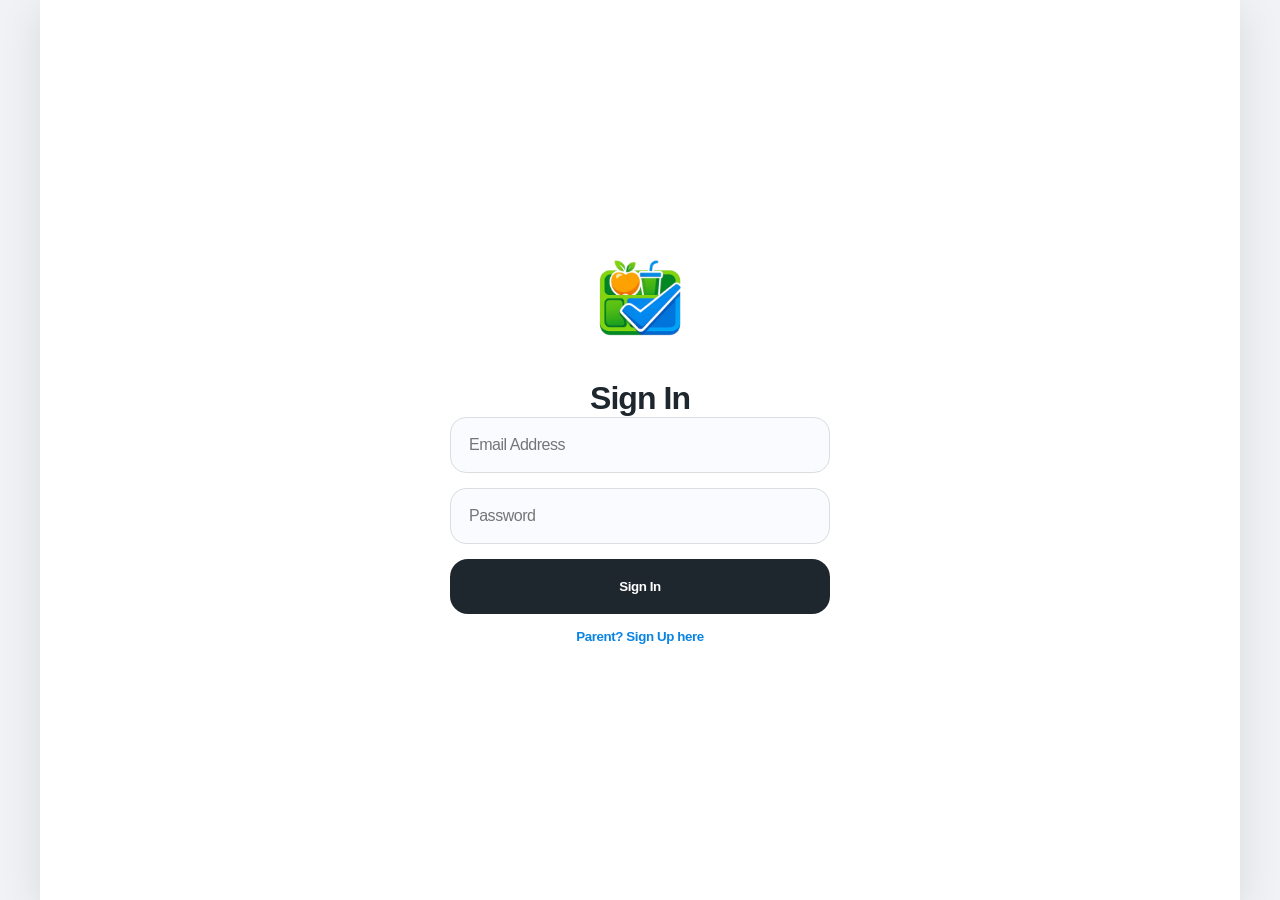
==== commit ae2ef07c: "Add files via upload" ====
--- a/index.html
+++ b/index.html
@@ -4,7 +4,8 @@
     <meta charset="UTF-8">
     <meta name="viewport" content="width=device-width, initial-scale=1.0">
     <title>CentralBox | CVHS</title>
-    
+    <link rel="icon" type="image/png" href="CB.png">
+
     <style>
         :root {
             --primary: #2d3436;
@@ -40,8 +41,8 @@
 
         /* --- AUTH SCREEN --- */
         #auth-screen {
-            position: absolute; inset: 0; background: white; z-index: 500;
-            display: flex; flex-direction: column; align-items: center; justify-content: center; padding: 40px;
+            position: absolute; inset: 0; background: var(--card-bg); z-index: 500;
+            display: flex; flex-direction: column; align-items: center; justify-content: center; padding: 40px; color: var(--text-main);
         }
 
         /* --- HEADER --- */
@@ -69,15 +70,15 @@
 
         @keyframes fadeIn { from { opacity: 0; transform: translateY(10px); } to { opacity: 1; transform: translateY(0); } }
 
-        /* --- GRID --- */
+        /* --- GRID & UI --- */
         .hero-title { font-size: 3rem; font-weight: 900; line-height: 1.1; margin-bottom: 30px; color: var(--text-main); }
         .home-grid { display: grid; grid-template-columns: 1fr 1fr; gap: 16px; width: 100%; max-width: 420px; }
         .home-card { background: var(--card-bg); padding: 30px 10px; border-radius: 28px; cursor: pointer; border: 1px solid var(--border); box-shadow: 0 4px 15px rgba(0,0,0,0.03); }
         .home-card p { margin-top: 8px; font-weight: 700; color: var(--text-main); }
         
-        .form-input { width: 100%; padding: 18px; margin-bottom: 15px; border-radius: 16px; border: 1px solid var(--border); font-size: 1rem; background: var(--card-bg); color: var(--text-main); }
-        .btn-black { background: var(--text-main); color: white; border: none; padding: 20px; border-radius: 18px; font-weight: 800; width: 100%; cursor: pointer; }
-        .item-card { background: var(--card-bg); padding: 22px; border-radius: 22px; display: flex; justify-content: space-between; align-items: center; margin-bottom: 12px; border: 1px solid var(--border); }
+        .form-input { width: 100%; padding: 18px; margin-bottom: 15px; border-radius: 16px; border: 1px solid var(--border); font-size: 1rem; background: var(--bg-color); color: var(--text-main); }
+        .btn-black { background: var(--text-main); color: var(--card-bg); border: none; padding: 20px; border-radius: 18px; font-weight: 800; width: 100%; cursor: pointer; }
+        .item-card { background: var(--card-bg); padding: 22px; border-radius: 22px; display: flex; justify-content: space-between; align-items: center; margin-bottom: 12px; border: 1px solid var(--border); color: var(--text-main); }
         .chip { padding: 12px 24px; border: none; border-radius: 50px; background: var(--border); font-weight: 700; cursor: pointer; margin-right: 8px; color: var(--text-main); }
         .chip.active { background: var(--text-main); color: var(--card-bg); }
 
@@ -89,6 +90,18 @@
         }
         .nav-tab { flex: 1; display: flex; flex-direction: column; align-items: center; background: none; border: none; cursor: pointer; color: var(--text-muted); }
         .nav-tab.active { color: var(--text-main); }
+
+        /* --- MODAL --- */
+        #qty-modal {
+            position: fixed; inset: 0; background: rgba(0,0,0,0.6); z-index: 1000;
+            display: none; justify-content: center; align-items: center; padding: 20px;
+            backdrop-filter: blur(5px);
+        }
+        .modal-content {
+            background: var(--card-bg); padding: 30px; border-radius: 28px; width: 100%; max-width: 340px; 
+            text-align: center; border: 1px solid var(--border); box-shadow: 0 10px 40px rgba(0,0,0,0.2);
+            color: var(--text-main);
+        }
     </style>
 </head>
 <body>
@@ -144,7 +157,7 @@
                 
                 <div style="margin-top: 20px; padding: 25px; background: var(--text-main); border-radius: 26px; color: var(--card-bg); display: flex; justify-content: space-between; align-items: center;">
                     <div><p style="font-size: 0.75rem; opacity: 0.6; font-weight: 800;">SUBTOTAL</p><h2 id="cart-total">$0.00</h2></div>
-                    <button onclick="switchTab('view-checkout')" style="background: var(--accent); border: none; padding: 14px 28px; border-radius: 16px; font-weight: 900; color: white; cursor: pointer;">Review Order</button>
+                    <button onclick="switchTab('view-checkout')" style="background: var(--accent); border: none; padding: 14px 28px; border-radius: 16px; font-weight: 900; color: white; cursor: pointer;">Review</button>
                 </div>
             </section>
 
@@ -154,7 +167,7 @@
 
                 <div style="margin-top: 20px;">
                     <label style="font-size: 0.8rem; font-weight: 800; color: var(--text-muted);">DIETARY / NUTRITIONAL REQUIREMENTS</label>
-                    <textarea id="dietary-notes" class="form-input" placeholder="e.g. No nuts, gluten free..." style="height: 120px; resize: none; margin-top: 5px;"></textarea>
+                    <textarea id="dietary-notes" class="form-input" placeholder="e.g. No nuts, gluten free..." style="height: 100px; resize: none; margin-top: 5px;"></textarea>
                 </div>
 
                 <div style="margin-top: 20px; padding: 25px; background: var(--text-main); border-radius: 26px; color: var(--card-bg); display: flex; justify-content: space-between; align-items: center;">
@@ -162,7 +175,14 @@
                     <button onclick="confirmOrder()" style="background: #00b894; border: none; padding: 14px 28px; border-radius: 16px; font-weight: 900; color: white; cursor: pointer;">Confirm</button>
                 </div>
                 
-                <button onclick="switchTab('view-menu')" style="background: none; border: none; color: var(--accent); font-weight: 700; width: 100%; margin-top: 20px; cursor: pointer;">Go Back to Menu</button>
+                <button onclick="switchTab('view-menu')" style="background: none; border: none; color: var(--text-muted); font-weight: 700; width: 100%; margin-top: 20px; cursor: pointer;">Go Back</button>
+            </section>
+
+            <section id="view-orders" class="view">
+                <h2>Your Orders</h2>
+                <p style="color: var(--text-muted); margin-bottom: 15px; font-size: 0.9rem;">Past and current canteen orders.</p>
+                <div id="orders-container">
+                    </div>
             </section>
 
             <section id="view-parent-limits" class="view">
@@ -170,7 +190,7 @@
                 <div style="background: var(--card-bg); padding: 30px; border-radius: 24px; border: 1px solid var(--border); margin-top: 20px; text-align: center;">
                     <p style="color: var(--text-muted); font-size: 0.9rem;">Set a daily cap for your child's account.</p>
                     <h1 id="limit-value" style="font-size: 3.5rem; margin: 20px 0;">$15</h1>
-                    <input type="range" min="1" max="100" value="15" step="1" style="width: 100%; margin: 20px 0; cursor: pointer;" oninput="document.getElementById('limit-value').innerText = '$' + this.value">
+                    <input type="range" min="5" max="50" value="15" step="1" style="width: 100%; margin: 20px 0; cursor: pointer;" oninput="document.getElementById('limit-value').innerText = '$' + this.value">
                     <button class="btn-black" onclick="alert('Limit Saved!')">Save Limit</button>
                 </div>
             </section>
@@ -189,11 +209,6 @@
                 </div>
             </section>
 
-            <section id="view-orders" class="view">
-                <h2>Your Orders</h2>
-                <div class="item-card" style="margin-top: 20px; text-align: center; display: block; color: var(--text-muted);">No active orders.</div>
-            </section>
-            
             <section id="view-parent-orders" class="view">
                 <h2>Track Orders</h2>
                 <div class="item-card" style="margin-top: 20px; text-align: center; display: block; color: var(--text-muted);">No active child orders.</div>
@@ -212,7 +227,7 @@
                 <div class="item-card" style="margin-top: 20px;">
                     <div><h4 id="user-display-name" style="font-size: 1.4rem;">User</h4><p id="user-display-email" style="color: var(--text-muted);"></p></div>
                 </div>
-                <button class="btn-black" style="background: #ff4757; margin-top: 30px;" onclick="location.reload()">Log Out</button>
+                <button class="btn-black" style="background: #ff4757; margin-top: 30px; color: white;" onclick="location.reload()">Log Out</button>
             </section>
         </main>
 
@@ -222,6 +237,23 @@
             <button class="nav-tab" onclick="switchTab('view-account')"><span>👤</span><span style="font-size:0.5rem; font-weight:900;">PROFILE</span></button>
             <button class="nav-tab" onclick="switchTab('view-settings')"><span>⚙️</span><span style="font-size:0.5rem; font-weight:900;">SETTINGS</span></button>
         </nav>
+
+        <div id="qty-modal">
+            <div class="modal-content">
+                <h3 id="modal-item-name" style="margin-bottom: 5px;">Item</h3>
+                <p id="modal-item-price" style="color: var(--accent); font-weight: 800; margin-bottom: 25px;">$0.00</p>
+                
+                <div style="display: flex; justify-content: center; align-items: center; gap: 20px; margin-bottom: 30px;">
+                    <button onclick="changeQty(-1)" style="width: 45px; height: 45px; border-radius: 25px; border: none; background: var(--border); font-size: 1.5rem; font-weight: bold; cursor: pointer; color: var(--text-main);">-</button>
+                    <h2 id="modal-qty-display" style="width: 30px;">1</h2>
+                    <button onclick="changeQty(1)" style="width: 45px; height: 45px; border-radius: 25px; border: none; background: var(--border); font-size: 1.5rem; font-weight: bold; cursor: pointer; color: var(--text-main);">+</button>
+                </div>
+                
+                <button class="btn-black" onclick="addToCart()" style="margin-bottom: 15px;">Add to Order</button>
+                <button onclick="closeModal()" style="background: none; border: none; color: var(--text-muted); font-weight: 700; cursor: pointer; width: 100%; padding: 10px;">Cancel</button>
+            </div>
+        </div>
+
     </div>
 
     <script>
@@ -250,8 +282,21 @@
 
         let usersDB = JSON.parse(localStorage.getItem('cb_users')) || {};
         let isSignupMode = false;
+        let activeCategory = 'Food';
+        document.getElementById('auth-screen').addEventListener('keypress', function(event) {
+    if (event.key === 'Enter') {
+        event.preventDefault(); // Prevents any weird default form behavior
+        handleAuth(); // Triggers the same function as the button
+    }
+});
+        // Cart & Order Tracking
+        let currentUserEmail = null;
+        let cartItems = [];
         let cartTotal = 0;
-        let activeCategory = 'Food';
+        
+        // Modal State
+        let selectedItem = null;
+        let selectedQty = 1;
 
         function toggleTheme() {
             const isDark = document.getElementById('theme-toggle').checked;
@@ -277,11 +322,15 @@
             const isStaff = email.endsWith('@centralbox.com');
 
             if (isSignupMode) {
-                usersDB[email] = { name: fullName, pass: pass };
+                usersDB[email] = { name: fullName, pass: pass, orders: [] };
                 localStorage.setItem('cb_users', JSON.stringify(usersDB));
                 toggleAuthMode();
             } else {
                 if (isStudent || isTeacher || isStaff) {
+                    if (!usersDB[email]) {
+                        usersDB[email] = { name: email.split('@')[0], pass: pass, orders: [] };
+                        localStorage.setItem('cb_users', JSON.stringify(usersDB));
+                    }
                     const firstName = email.split('@')[0].split('.')[0];
                     loginUser(email, firstName.charAt(0).toUpperCase() + firstName.slice(1), isStudent, isTeacher, isStaff);
                 } else if (usersDB[email] && usersDB[email].pass === pass) {
@@ -291,6 +340,8 @@
         }
 
         function loginUser(email, name, isStudent, isTeacher, isStaff) {
+            currentUserEmail = email; // Set global user
+            
             const fName = name.split(' ')[0];
             document.getElementById('home-greeting').innerHTML = `Hungry,<br>${fName}?`;
             document.getElementById('user-display-name').innerText = name;
@@ -314,7 +365,6 @@
         function switchTab(viewId) {
             document.querySelectorAll('.view').forEach(v => { v.style.display = 'none'; v.classList.remove('active'); });
             
-            // Failsafe in case a view doesn't exist
             const target = document.getElementById(viewId);
             if (target) {
                 target.classList.add('active');
@@ -322,7 +372,9 @@
             }
             
             document.getElementById('bottom-nav').style.display = (viewId === 'view-home') ? 'none' : 'flex';
+            
             if(viewId === 'view-menu') renderMenu();
+            if(viewId === 'view-orders') renderOrders();
         }
 
         function renderMenu() {
@@ -330,7 +382,7 @@
             list.innerHTML = menuData.filter(i => i.cat === activeCategory).map(i => `
                 <div class="item-card">
                     <div><h4>${i.name}</h4><p style="color:var(--accent); font-weight:900;">$${i.price.toFixed(2)}</p></div>
-                    <button class="chip active" onclick="addToCart(${i.price})">Add</button>
+                    <button class="chip active" onclick="openModal(${i.id})">Add</button>
                 </div>
             `).join('');
         }
@@ -342,25 +394,101 @@
             renderMenu();
         }
 
-        function addToCart(price) {
-            cartTotal += price;
+        // --- MODAL & CART LOGIC ---
+
+        function openModal(itemId) {
+            selectedItem = menuData.find(i => i.id === itemId);
+            selectedQty = 1;
+            
+            document.getElementById('modal-item-name').innerText = selectedItem.name;
+            document.getElementById('modal-item-price').innerText = `$${selectedItem.price.toFixed(2)} each`;
+            document.getElementById('modal-qty-display').innerText = selectedQty;
+            
+            document.getElementById('qty-modal').style.display = 'flex';
+        }
+
+        function changeQty(amount) {
+            selectedQty += amount;
+            if (selectedQty < 1) selectedQty = 1;
+            document.getElementById('modal-qty-display').innerText = selectedQty;
+        }
+
+        function closeModal() {
+            document.getElementById('qty-modal').style.display = 'none';
+            selectedItem = null;
+        }
+
+        function addToCart() {
+            const itemTotal = selectedItem.price * selectedQty;
+            cartTotal += itemTotal;
+            
+            // Push to cart array for tracking
+            cartItems.push({ name: selectedItem.name, qty: selectedQty, total: itemTotal });
+            
+            // Update UI
             document.getElementById('cart-total').innerText = `$${cartTotal.toFixed(2)}`;
             document.getElementById('checkout-total').innerText = `$${cartTotal.toFixed(2)}`;
-        }
+            
+            closeModal();
+        }
+
+        // --- ORDER PROCESSING ---
 
         function confirmOrder() {
             if (cartTotal === 0) return alert("Your cart is empty!");
+            
             const notes = document.getElementById('dietary-notes').value;
-            alert(`Order Confirmed for $${cartTotal.toFixed(2)}!\n${notes ? "Notes: " + notes : ""}`);
-            
-            // Reset cart and text field
+            
+            // Save to User's Order History
+            if (currentUserEmail && usersDB[currentUserEmail]) {
+                if (!usersDB[currentUserEmail].orders) usersDB[currentUserEmail].orders = [];
+                
+                // Add order to the beginning of the array (newest first)
+                usersDB[currentUserEmail].orders.unshift({
+                    id: Math.floor(Math.random() * 1000000), // Random order number
+                    date: new Date().toLocaleDateString(),
+                    total: cartTotal,
+                    items: cartItems.length,
+                    notes: notes || "None"
+                });
+                
+                // Save back to LocalStorage
+                localStorage.setItem('cb_users', JSON.stringify(usersDB));
+            }
+
+            alert(`Order Confirmed for $${cartTotal.toFixed(2)}!\nIt has been saved to your Order History.`);
+            
+            // Reset state
             cartTotal = 0;
+            cartItems = [];
             document.getElementById('cart-total').innerText = "$0.00";
             document.getElementById('checkout-total').innerText = "$0.00";
             document.getElementById('dietary-notes').value = "";
             
-            // Send user back to home
             switchTab('view-home');
+        }
+
+        function renderOrders() {
+            const container = document.getElementById('orders-container');
+            const userOrders = usersDB[currentUserEmail]?.orders || [];
+            
+            if (userOrders.length === 0) {
+                container.innerHTML = '<div class="item-card" style="justify-content: center;"><p style="color: var(--text-muted);">No past orders found.</p></div>';
+                return;
+            }
+
+            container.innerHTML = userOrders.map(order => `
+                <div class="item-card" style="flex-direction: column; align-items: flex-start;">
+                    <div style="display: flex; justify-content: space-between; width: 100%; margin-bottom: 8px;">
+                        <h4 style="margin: 0;">Order #${order.id}</h4>
+                        <p style="color: var(--text-muted); font-size: 0.8rem; font-weight: bold;">${order.date}</p>
+                    </div>
+                    <div style="display: flex; justify-content: space-between; width: 100%;">
+                        <p style="font-size: 0.9rem; color: var(--text-muted);">${order.items} items</p>
+                        <h4 style="color: var(--accent);">$${order.total.toFixed(2)}</h4>
+                    </div>
+                </div>
+            `).join('');
         }
     </script>
 </body>
